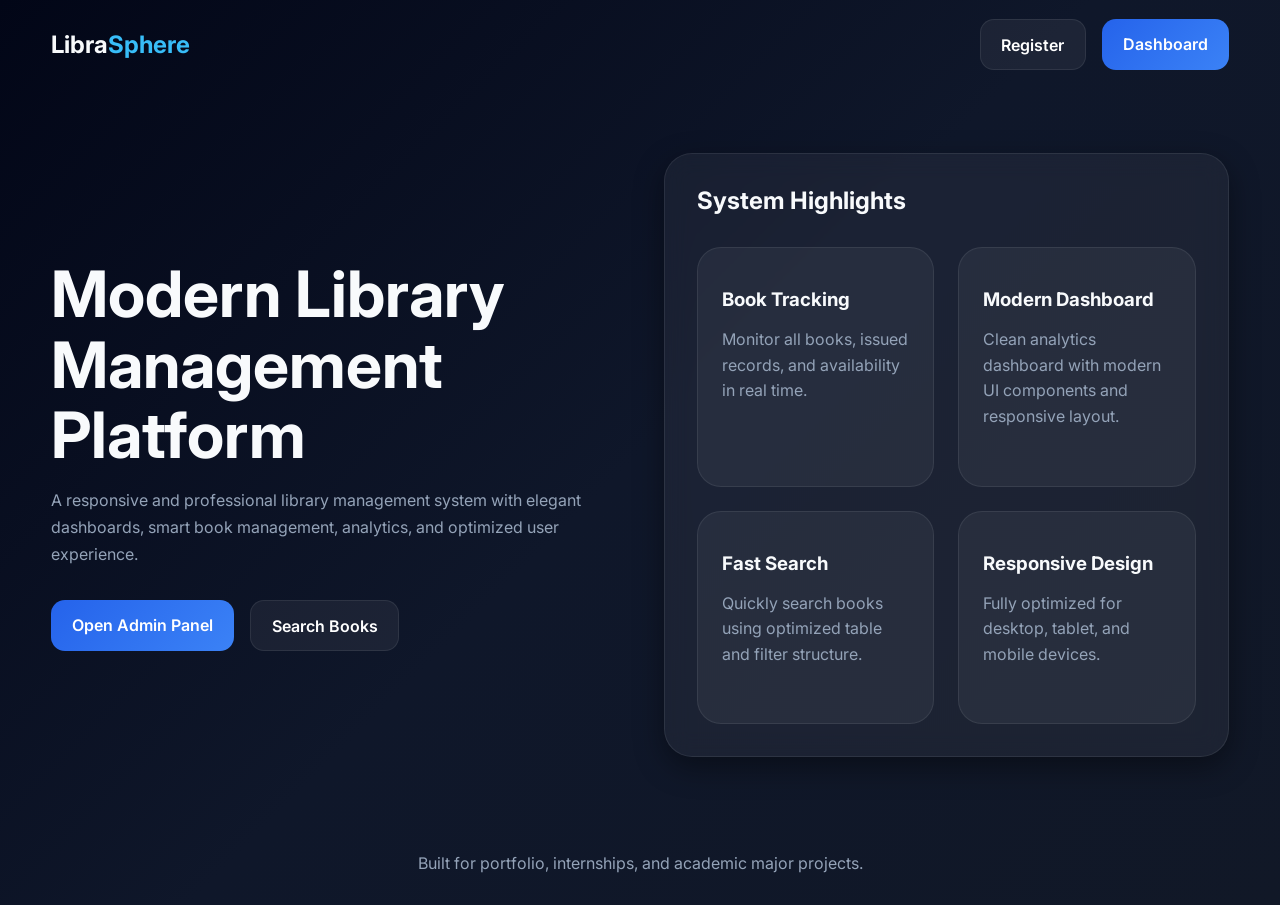
==== ModernLibraryFrontend/index.html @ 7bc46952 "Initial frontend deployment" ====
<!DOCTYPE html>
<html lang="en">
<head>
<meta charset="UTF-8">
<meta name="viewport" content="width=device-width, initial-scale=1.0">
<title>Library Management System</title>
<link rel="stylesheet" href="css/style.css">
</head>
<body>

<div class="container">
    <nav class="navbar">
        <div class="logo">Libra<span>Sphere</span></div>

        <div class="nav-links">
            <a href="pages/register.html" class="btn btn-secondary">Register</a>
            <a href="pages/admin-dashboard.html" class="btn btn-primary">Dashboard</a>
        </div>
    </nav>

    <section class="hero">
        <div>
            <h1>Modern Library Management Platform</h1>
            <p>
                A responsive and professional library management system with elegant dashboards,
                smart book management, analytics, and optimized user experience.
            </p>

            <div class="nav-links">
                <a href="pages/admin-dashboard.html" class="btn btn-primary">Open Admin Panel</a>
                <a href="pages/search-books.html" class="btn btn-secondary">Search Books</a>
            </div>
        </div>

        <div class="hero-card">
            <h2>System Highlights</h2>

            <div class="grid">
                <div class="card">
                    <h3>Book Tracking</h3>
                    <p>Monitor all books, issued records, and availability in real time.</p>
                </div>

                <div class="card">
                    <h3>Modern Dashboard</h3>
                    <p>Clean analytics dashboard with modern UI components and responsive layout.</p>
                </div>

                <div class="card">
                    <h3>Fast Search</h3>
                    <p>Quickly search books using optimized table and filter structure.</p>
                </div>

                <div class="card">
                    <h3>Responsive Design</h3>
                    <p>Fully optimized for desktop, tablet, and mobile devices.</p>
                </div>
            </div>
        </div>
    </section>

    <div class="footer">
        Built for portfolio, internships, and academic major projects.
    </div>
</div>

<script src="js/app.js"></script>
</body>
</html>
---- ModernLibraryFrontend/css/style.css ----
@import url('https://fonts.googleapis.com/css2?family=Inter:wght@300;400;500;600;700&display=swap');

:root{
    --bg:#0f172a;
    --card:#111827;
    --primary:#2563eb;
    --primary-light:#3b82f6;
    --accent:#38bdf8;
    --text:#f8fafc;
    --muted:#94a3b8;
    --border:rgba(255,255,255,0.08);
    --success:#10b981;
    --danger:#ef4444;
}

*{
    margin:0;
    padding:0;
    box-sizing:border-box;
}

body{
    font-family:'Inter',sans-serif;
    background:linear-gradient(135deg,#020617,#0f172a,#111827);
    color:var(--text);
    min-height:100vh;
}

a{
    text-decoration:none;
    color:inherit;
}

.container{
    width:min(1200px,92%);
    margin:auto;
}

.navbar{
    display:flex;
    justify-content:space-between;
    align-items:center;
    padding:1.2rem 0;
}

.logo{
    font-size:1.5rem;
    font-weight:700;
}

.logo span{
    color:var(--accent);
}

.nav-links{
    display:flex;
    gap:1rem;
}

.btn{
    padding:0.9rem 1.3rem;
    border-radius:14px;
    border:none;
    cursor:pointer;
    font-weight:600;
    transition:0.3s ease;
}

.btn-primary{
    background:linear-gradient(135deg,var(--primary),var(--primary-light));
    color:white;
}

.btn-secondary{
    background:rgba(255,255,255,0.06);
    border:1px solid var(--border);
    color:white;
}

.btn:hover{
    transform:translateY(-3px);
}

.hero{
    display:grid;
    grid-template-columns:1fr 1fr;
    align-items:center;
    gap:3rem;
    padding:4rem 0;
}

.hero h1{
    font-size:4rem;
    line-height:1.1;
    margin-bottom:1rem;
}

.hero p{
    color:var(--muted);
    line-height:1.7;
    margin-bottom:2rem;
}

.hero-card{
    background:rgba(255,255,255,0.05);
    border:1px solid var(--border);
    border-radius:28px;
    padding:2rem;
    backdrop-filter:blur(12px);
    box-shadow:0 10px 30px rgba(0,0,0,0.4);
}

.grid{
    display:grid;
    grid-template-columns:repeat(auto-fit,minmax(220px,1fr));
    gap:1.5rem;
    margin-top:2rem;
}

.card{
    background:rgba(255,255,255,0.05);
    border:1px solid var(--border);
    padding:1.5rem;
    border-radius:24px;
    transition:0.3s ease;
}

.card:hover{
    transform:translateY(-6px);
    border-color:rgba(59,130,246,0.5);
}

.card h3{
    margin:1rem 0;
}

.card p{
    color:var(--muted);
    line-height:1.6;
}

.dashboard{
    display:grid;
    grid-template-columns:260px 1fr;
    min-height:100vh;
}

.sidebar{
    background:rgba(255,255,255,0.05);
    border-right:1px solid var(--border);
    padding:2rem 1rem;
    backdrop-filter:blur(12px);
}

.sidebar h2{
    margin-bottom:2rem;
}

.sidebar ul{
    list-style:none;
}

.sidebar li{
    margin:1rem 0;
}

.sidebar a{
    display:block;
    padding:0.9rem 1rem;
    border-radius:14px;
    color:var(--muted);
    transition:0.3s ease;
}

.sidebar a:hover,
.sidebar a.active{
    background:linear-gradient(135deg,var(--primary),var(--primary-light));
    color:white;
}

.main{
    padding:2rem;
}

.topbar{
    display:flex;
    justify-content:space-between;
    align-items:center;
    margin-bottom:2rem;
}

.stats{
    display:grid;
    grid-template-columns:repeat(auto-fit,minmax(220px,1fr));
    gap:1.5rem;
}

.stat-card{
    background:rgba(255,255,255,0.05);
    border:1px solid var(--border);
    padding:1.5rem;
    border-radius:24px;
}

.stat-card h2{
    font-size:2.2rem;
    margin-top:1rem;
}

.table-container{
    margin-top:2rem;
    background:rgba(255,255,255,0.05);
    border:1px solid var(--border);
    border-radius:24px;
    overflow:hidden;
}

table{
    width:100%;
    border-collapse:collapse;
}

th,td{
    padding:1rem;
    text-align:left;
}

th{
    background:rgba(255,255,255,0.05);
}

tr{
    border-bottom:1px solid rgba(255,255,255,0.06);
}

.status{
    padding:0.4rem 0.8rem;
    border-radius:999px;
    font-size:0.85rem;
    font-weight:600;
}

.available{
    background:rgba(16,185,129,0.2);
    color:#6ee7b7;
}

.issued{
    background:rgba(239,68,68,0.2);
    color:#fca5a5;
}

.form-card{
    max-width:500px;
    margin:auto;
    margin-top:4rem;
    background:rgba(255,255,255,0.05);
    border:1px solid var(--border);
    padding:2rem;
    border-radius:28px;
}

.form-group{
    margin-bottom:1.2rem;
}

input{
    width:100%;
    padding:1rem;
    border-radius:14px;
    border:1px solid var(--border);
    background:rgba(255,255,255,0.04);
    color:white;
}

.footer{
    text-align:center;
    padding:2rem 0;
    color:var(--muted);
}

@media(max-width:900px){
    .hero{
        grid-template-columns:1fr;
    }

    .hero h1{
        font-size:2.8rem;
    }

    .dashboard{
        grid-template-columns:1fr;
    }

    .sidebar{
        display:none;
    }
}
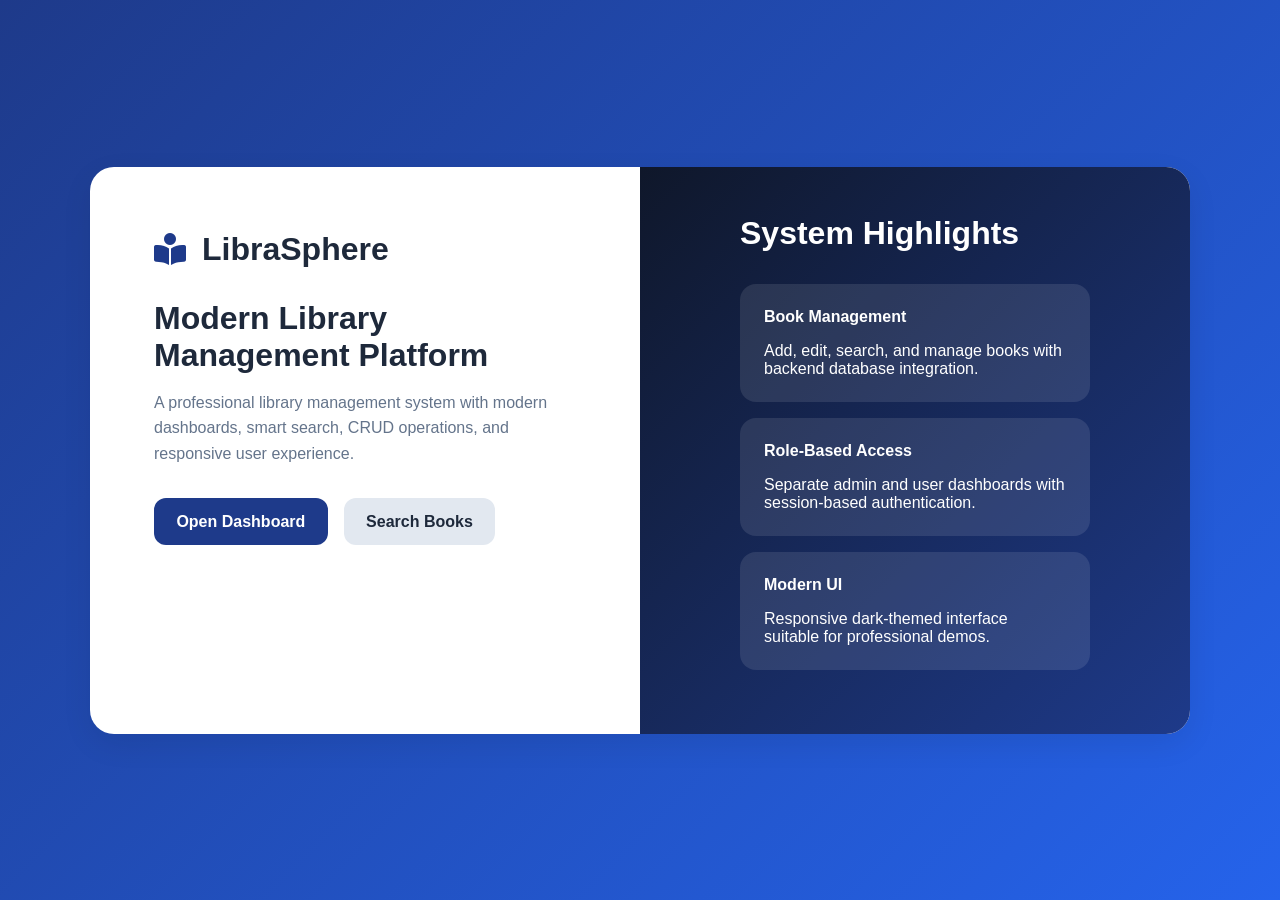
==== commit 76cac917: "Complete frontend library workflow structure" ====
--- a/ModernLibraryFrontend/index.html
+++ b/ModernLibraryFrontend/index.html
@@ -1,70 +1,126 @@
-
 <!DOCTYPE html>
 <html lang="en">
+
 <head>
-<meta charset="UTF-8">
-<meta name="viewport" content="width=device-width, initial-scale=1.0">
-<title>Library Management System</title>
-<link rel="stylesheet" href="css/style.css">
+
+    <meta charset="UTF-8">
+
+    <meta
+        name="viewport"
+        content="width=device-width, initial-scale=1.0"
+    >
+
+    <title>LibraSphere</title>
+
+    <link
+        rel="stylesheet"
+        href="css/style.css"
+    >
+
+    <link
+        rel="stylesheet"
+        href="https://cdnjs.cloudflare.com/ajax/libs/font-awesome/6.5.2/css/all.min.css"
+    >
+
 </head>
-<body>
 
-<div class="container">
-    <nav class="navbar">
-        <div class="logo">Libra<span>Sphere</span></div>
+<body class="login-body">
 
-        <div class="nav-links">
-            <a href="pages/register.html" class="btn btn-secondary">Register</a>
-            <a href="pages/admin-dashboard.html" class="btn btn-primary">Dashboard</a>
-        </div>
-    </nav>
+    <div class="login-container">
 
-    <section class="hero">
-        <div>
-            <h1>Modern Library Management Platform</h1>
-            <p>
-                A responsive and professional library management system with elegant dashboards,
-                smart book management, analytics, and optimized user experience.
+        <!-- LEFT -->
+
+        <div class="login-left">
+
+            <div class="brand">
+
+                <i class="fa-solid fa-book-open-reader"></i>
+
+                <h1>LibraSphere</h1>
+
+            </div>
+
+            <h2>
+                Modern Library Management Platform
+            </h2>
+
+            <p class="subtitle">
+
+                A professional library management system with
+                modern dashboards, smart search, CRUD operations,
+                and responsive user experience.
+
             </p>
 
-            <div class="nav-links">
-                <a href="pages/admin-dashboard.html" class="btn btn-primary">Open Admin Panel</a>
-                <a href="pages/search-books.html" class="btn btn-secondary">Search Books</a>
+            <div class="topbar-actions" style="margin-top:2rem;">
+
+                <a
+                    href="pages/login.html"
+                    class="btn btn-primary"
+                    style="text-decoration:none;"
+                >
+                    Open Dashboard
+                </a>
+
+                <a
+                    href="pages/search-books.html"
+                    class="btn btn-secondary"
+                    style="text-decoration:none;"
+                >
+                    Search Books
+                </a>
+
             </div>
+
         </div>
 
-        <div class="hero-card">
-            <h2>System Highlights</h2>
+        <!-- RIGHT -->
 
-            <div class="grid">
-                <div class="card">
-                    <h3>Book Tracking</h3>
-                    <p>Monitor all books, issued records, and availability in real time.</p>
+        <div class="login-right">
+
+            <div class="demo-card">
+
+                <h3>System Highlights</h3>
+
+                <div class="credential-box">
+
+                    <h4>Book Management</h4>
+
+                    <p>
+                        Add, edit, search, and manage books
+                        with backend database integration.
+                    </p>
+
                 </div>
 
-                <div class="card">
-                    <h3>Modern Dashboard</h3>
-                    <p>Clean analytics dashboard with modern UI components and responsive layout.</p>
+                <div class="credential-box">
+
+                    <h4>Role-Based Access</h4>
+
+                    <p>
+                        Separate admin and user dashboards
+                        with session-based authentication.
+                    </p>
+
                 </div>
 
-                <div class="card">
-                    <h3>Fast Search</h3>
-                    <p>Quickly search books using optimized table and filter structure.</p>
+                <div class="credential-box">
+
+                    <h4>Modern UI</h4>
+
+                    <p>
+                        Responsive dark-themed interface
+                        suitable for professional demos.
+                    </p>
+
                 </div>
 
-                <div class="card">
-                    <h3>Responsive Design</h3>
-                    <p>Fully optimized for desktop, tablet, and mobile devices.</p>
-                </div>
             </div>
+
         </div>
-    </section>
 
-    <div class="footer">
-        Built for portfolio, internships, and academic major projects.
     </div>
-</div>
 
-<script src="js/app.js"></script>
 </body>
-</html>
+
+</html>
--- a/ModernLibraryFrontend/css/style.css
+++ b/ModernLibraryFrontend/css/style.css
@@ -1,299 +1,877 @@
-
-@import url('https://fonts.googleapis.com/css2?family=Inter:wght@300;400;500;600;700&display=swap');
-
-:root{
-    --bg:#0f172a;
-    --card:#111827;
-    --primary:#2563eb;
-    --primary-light:#3b82f6;
-    --accent:#38bdf8;
-    --text:#f8fafc;
-    --muted:#94a3b8;
-    --border:rgba(255,255,255,0.08);
-    --success:#10b981;
-    --danger:#ef4444;
-}
-
-*{
-    margin:0;
-    padding:0;
-    box-sizing:border-box;
-}
-
-body{
-    font-family:'Inter',sans-serif;
-    background:linear-gradient(135deg,#020617,#0f172a,#111827);
-    color:var(--text);
-    min-height:100vh;
-}
-
-a{
-    text-decoration:none;
-    color:inherit;
-}
-
-.container{
-    width:min(1200px,92%);
-    margin:auto;
-}
-
-.navbar{
-    display:flex;
-    justify-content:space-between;
-    align-items:center;
-    padding:1.2rem 0;
-}
-
-.logo{
-    font-size:1.5rem;
-    font-weight:700;
-}
-
-.logo span{
-    color:var(--accent);
-}
-
-.nav-links{
-    display:flex;
-    gap:1rem;
-}
-
-.btn{
-    padding:0.9rem 1.3rem;
-    border-radius:14px;
-    border:none;
-    cursor:pointer;
-    font-weight:600;
-    transition:0.3s ease;
-}
-
-.btn-primary{
-    background:linear-gradient(135deg,var(--primary),var(--primary-light));
-    color:white;
-}
-
-.btn-secondary{
-    background:rgba(255,255,255,0.06);
-    border:1px solid var(--border);
-    color:white;
-}
-
-.btn:hover{
-    transform:translateY(-3px);
-}
-
-.hero{
-    display:grid;
-    grid-template-columns:1fr 1fr;
-    align-items:center;
-    gap:3rem;
-    padding:4rem 0;
-}
-
-.hero h1{
-    font-size:4rem;
-    line-height:1.1;
-    margin-bottom:1rem;
-}
-
-.hero p{
-    color:var(--muted);
-    line-height:1.7;
-    margin-bottom:2rem;
-}
-
-.hero-card{
-    background:rgba(255,255,255,0.05);
-    border:1px solid var(--border);
-    border-radius:28px;
-    padding:2rem;
-    backdrop-filter:blur(12px);
-    box-shadow:0 10px 30px rgba(0,0,0,0.4);
-}
-
-.grid{
-    display:grid;
-    grid-template-columns:repeat(auto-fit,minmax(220px,1fr));
-    gap:1.5rem;
-    margin-top:2rem;
-}
-
-.card{
-    background:rgba(255,255,255,0.05);
-    border:1px solid var(--border);
-    padding:1.5rem;
-    border-radius:24px;
-    transition:0.3s ease;
-}
-
-.card:hover{
-    transform:translateY(-6px);
-    border-color:rgba(59,130,246,0.5);
-}
-
-.card h3{
-    margin:1rem 0;
-}
-
-.card p{
-    color:var(--muted);
-    line-height:1.6;
-}
-
-.dashboard{
-    display:grid;
-    grid-template-columns:260px 1fr;
-    min-height:100vh;
-}
-
-.sidebar{
-    background:rgba(255,255,255,0.05);
-    border-right:1px solid var(--border);
-    padding:2rem 1rem;
-    backdrop-filter:blur(12px);
-}
-
-.sidebar h2{
-    margin-bottom:2rem;
-}
-
-.sidebar ul{
-    list-style:none;
-}
-
-.sidebar li{
-    margin:1rem 0;
-}
-
-.sidebar a{
-    display:block;
-    padding:0.9rem 1rem;
-    border-radius:14px;
-    color:var(--muted);
-    transition:0.3s ease;
-}
-
-.sidebar a:hover,
-.sidebar a.active{
-    background:linear-gradient(135deg,var(--primary),var(--primary-light));
-    color:white;
-}
-
-.main{
-    padding:2rem;
-}
-
-.topbar{
-    display:flex;
-    justify-content:space-between;
-    align-items:center;
-    margin-bottom:2rem;
-}
-
-.stats{
-    display:grid;
-    grid-template-columns:repeat(auto-fit,minmax(220px,1fr));
-    gap:1.5rem;
-}
-
-.stat-card{
-    background:rgba(255,255,255,0.05);
-    border:1px solid var(--border);
-    padding:1.5rem;
-    border-radius:24px;
-}
-
-.stat-card h2{
-    font-size:2.2rem;
-    margin-top:1rem;
-}
-
-.table-container{
-    margin-top:2rem;
-    background:rgba(255,255,255,0.05);
-    border:1px solid var(--border);
-    border-radius:24px;
-    overflow:hidden;
-}
-
-table{
-    width:100%;
-    border-collapse:collapse;
-}
-
-th,td{
-    padding:1rem;
-    text-align:left;
-}
-
-th{
-    background:rgba(255,255,255,0.05);
-}
-
-tr{
-    border-bottom:1px solid rgba(255,255,255,0.06);
-}
-
-.status{
-    padding:0.4rem 0.8rem;
-    border-radius:999px;
-    font-size:0.85rem;
-    font-weight:600;
-}
-
-.available{
-    background:rgba(16,185,129,0.2);
-    color:#6ee7b7;
-}
-
-.issued{
-    background:rgba(239,68,68,0.2);
-    color:#fca5a5;
-}
-
-.form-card{
-    max-width:500px;
-    margin:auto;
-    margin-top:4rem;
-    background:rgba(255,255,255,0.05);
-    border:1px solid var(--border);
-    padding:2rem;
-    border-radius:28px;
-}
-
-.form-group{
-    margin-bottom:1.2rem;
-}
-
-input{
-    width:100%;
-    padding:1rem;
-    border-radius:14px;
-    border:1px solid var(--border);
-    background:rgba(255,255,255,0.04);
-    color:white;
-}
-
-.footer{
-    text-align:center;
-    padding:2rem 0;
-    color:var(--muted);
-}
-
-@media(max-width:900px){
-    .hero{
-        grid-template-columns:1fr;
-    }
-
-    .hero h1{
-        font-size:2.8rem;
-    }
-
-    .dashboard{
-        grid-template-columns:1fr;
-    }
-
-    .sidebar{
-        display:none;
-    }
-}
+/* =========================
+   GLOBAL STYLES
+========================= */
+
+* {
+    margin: 0;
+    padding: 0;
+    box-sizing: border-box;
+}
+
+:root {
+
+    --primary: #1e3a8a;
+    --primary-light: #2563eb;
+
+    --dark: #0f172a;
+    --gray: #e5e7eb;
+    --light: #f8fafc;
+
+    --white: #ffffff;
+
+    --success: #22c55e;
+    --danger: #ef4444;
+    --warning: #f59e0b;
+
+    --text: #1e293b;
+    --muted: #64748b;
+
+    --shadow:
+        0 10px 30px rgba(0, 0, 0, 0.08);
+
+    --radius: 16px;
+}
+
+body {
+    font-family: Arial, Helvetica, sans-serif;
+    background: var(--light);
+    color: var(--text);
+}
+
+/* =========================
+   LOGIN PAGE
+========================= */
+
+.login-body {
+
+    min-height: 100vh;
+
+    background:
+        linear-gradient(
+            135deg,
+            #1e3a8a,
+            #2563eb
+        );
+
+    display: flex;
+    justify-content: center;
+    align-items: center;
+
+    padding: 2rem;
+}
+
+.login-container {
+
+    width: 100%;
+    max-width: 1100px;
+
+    background: white;
+
+    border-radius: 24px;
+
+    overflow: hidden;
+
+    display: grid;
+    grid-template-columns: 1fr 1fr;
+
+    box-shadow: var(--shadow);
+}
+
+.login-left {
+
+    padding: 4rem;
+}
+
+.brand {
+
+    display: flex;
+    align-items: center;
+    gap: 1rem;
+
+    margin-bottom: 2rem;
+}
+
+.brand i {
+
+    font-size: 2rem;
+    color: var(--primary);
+}
+
+.brand h1 {
+
+    font-size: 2rem;
+}
+
+.login-left h2 {
+
+    font-size: 2rem;
+    margin-bottom: 1rem;
+}
+
+.subtitle {
+
+    color: var(--muted);
+    margin-bottom: 2rem;
+
+    line-height: 1.6;
+}
+
+.login-form {
+
+    display: flex;
+    flex-direction: column;
+    gap: 1.5rem;
+}
+
+.input-group {
+
+    display: flex;
+    flex-direction: column;
+    gap: 0.5rem;
+}
+
+.input-group label {
+
+    font-weight: 600;
+}
+
+.input-group input,
+.input-group select {
+
+    padding: 1rem;
+
+    border: 1px solid var(--gray);
+
+    border-radius: 12px;
+
+    font-size: 1rem;
+
+    outline: none;
+
+    transition: 0.3s;
+}
+
+.input-group input:focus,
+.input-group select:focus {
+
+    border-color: var(--primary-light);
+}
+
+.password-box {
+
+    position: relative;
+}
+
+.toggle-password {
+
+    position: absolute;
+
+    top: 50%;
+    right: 15px;
+
+    transform: translateY(-50%);
+
+    border: none;
+    background: none;
+
+    cursor: pointer;
+
+    color: var(--muted);
+}
+
+.login-btn {
+
+    padding: 1rem;
+
+    border: none;
+
+    background: var(--primary);
+
+    color: white;
+
+    border-radius: 12px;
+
+    font-size: 1rem;
+    font-weight: bold;
+
+    cursor: pointer;
+
+    transition: 0.3s;
+}
+
+.login-btn:hover {
+
+    background: var(--primary-light);
+}
+
+.login-right {
+
+    background:
+        linear-gradient(
+            135deg,
+            #0f172a,
+            #1e3a8a
+        );
+
+    color: white;
+
+    display: flex;
+    justify-content: center;
+    align-items: center;
+
+    padding: 3rem;
+}
+
+.demo-card {
+
+    width: 100%;
+    max-width: 350px;
+}
+
+.demo-card h3 {
+
+    margin-bottom: 2rem;
+    font-size: 2rem;
+}
+
+.credential-box {
+
+    background: rgba(255,255,255,0.1);
+
+    padding: 1.5rem;
+
+    border-radius: 16px;
+
+    margin-bottom: 1rem;
+}
+
+.credential-box h4 {
+
+    margin-bottom: 1rem;
+}
+
+/* =========================
+   DASHBOARD
+========================= */
+
+.dashboard {
+
+    display: flex;
+    min-height: 100vh;
+}
+
+/* SIDEBAR */
+
+.sidebar {
+
+    width: 260px;
+
+    background: var(--dark);
+
+    color: white;
+
+    padding: 2rem 1.5rem;
+}
+
+.sidebar h2 {
+
+    margin-bottom: 2rem;
+    font-size: 2rem;
+}
+
+.sidebar ul {
+
+    list-style: none;
+}
+
+.sidebar ul li {
+
+    margin-bottom: 1rem;
+}
+
+.sidebar ul li a {
+
+    display: block;
+
+    padding: 1rem;
+
+    border-radius: 12px;
+
+    text-decoration: none;
+
+    color: white;
+
+    transition: 0.3s;
+}
+
+.sidebar ul li a:hover,
+.sidebar ul li a.active {
+
+    background: var(--primary-light);
+}
+
+/* MAIN CONTENT */
+
+.main {
+
+    flex: 1;
+
+    padding: 2rem;
+}
+
+/* TOPBAR */
+
+.topbar {
+
+    display: flex;
+    justify-content: space-between;
+    align-items: center;
+
+    margin-bottom: 2rem;
+}
+
+.welcome-text {
+
+    color: var(--muted);
+    margin-top: 0.5rem;
+}
+
+.topbar-actions {
+
+    display: flex;
+    gap: 1rem;
+}
+
+/* BUTTONS */
+
+.btn {
+
+    border: none;
+
+    padding: 0.9rem 1.4rem;
+
+    border-radius: 12px;
+
+    cursor: pointer;
+
+    font-weight: 600;
+
+    transition: 0.3s;
+}
+
+.btn-primary {
+
+    background: var(--primary);
+    color: white;
+}
+
+.btn-primary:hover {
+
+    background: var(--primary-light);
+}
+
+.btn-danger {
+
+    background: var(--danger);
+    color: white;
+}
+
+/* STATS */
+
+.stats {
+
+    display: grid;
+
+    grid-template-columns:
+        repeat(auto-fit, minmax(220px, 1fr));
+
+    gap: 1.5rem;
+
+    margin-bottom: 2rem;
+}
+
+.stat-card {
+
+    background: white;
+
+    padding: 2rem;
+
+    border-radius: var(--radius);
+
+    box-shadow: var(--shadow);
+}
+
+.stat-card p {
+
+    color: var(--muted);
+    margin-bottom: 1rem;
+}
+
+.stat-card h2 {
+
+    font-size: 2rem;
+}
+
+/* TABLE */
+
+.table-container {
+
+    background: white;
+
+    border-radius: var(--radius);
+
+    padding: 1.5rem;
+
+    overflow-x: auto;
+
+    box-shadow: var(--shadow);
+}
+
+table {
+
+    width: 100%;
+    border-collapse: collapse;
+}
+
+thead {
+
+    background: var(--primary);
+    color: white;
+}
+
+th,
+td {
+
+    padding: 1rem;
+    text-align: left;
+}
+
+tbody tr {
+
+    border-bottom: 1px solid var(--gray);
+}
+
+tbody tr:hover {
+
+    background: #f1f5f9;
+}
+
+/* STATUS */
+
+.status {
+
+    padding: 0.5rem 1rem;
+
+    border-radius: 999px;
+
+    font-size: 0.85rem;
+    font-weight: bold;
+}
+
+.available {
+
+    background: #dcfce7;
+    color: #166534;
+}
+
+.issued {
+
+    background: #fee2e2;
+    color: #991b1b;
+}
+
+/* =========================
+   RESPONSIVE
+========================= */
+
+@media (max-width: 900px) {
+
+    .login-container {
+
+        grid-template-columns: 1fr;
+    }
+
+    .login-right {
+
+        display: none;
+    }
+
+    .dashboard {
+
+        flex-direction: column;
+    }
+
+    .sidebar {
+
+        width: 100%;
+    }
+
+    .topbar {
+
+        flex-direction: column;
+        align-items: flex-start;
+        gap: 1rem;
+    }
+}
+
+@media (max-width: 600px) {
+
+    .main {
+
+        padding: 1rem;
+    }
+
+    .login-left {
+
+        padding: 2rem;
+    }
+
+    .stats {
+
+        grid-template-columns: 1fr;
+    }
+}
+/* =========================
+   MANAGE BOOKS
+========================= */
+
+.search-bar-container {
+
+    margin-bottom: 2rem;
+}
+
+.search-bar-container input {
+
+    width: 100%;
+
+    padding: 1rem 1.2rem;
+
+    border: 1px solid var(--gray);
+
+    border-radius: 14px;
+
+    font-size: 1rem;
+
+    outline: none;
+
+    background: white;
+
+    transition: 0.3s;
+}
+
+.search-bar-container input:focus {
+
+    border-color: var(--primary-light);
+
+    box-shadow:
+        0 0 0 4px rgba(37, 99, 235, 0.1);
+}
+
+/* FORM CARD */
+
+.form-card {
+
+    background: white;
+
+    padding: 2rem;
+
+    border-radius: var(--radius);
+
+    box-shadow: var(--shadow);
+
+    margin-bottom: 2rem;
+}
+
+.form-header {
+
+    margin-bottom: 1.5rem;
+}
+
+.form-grid {
+
+    display: grid;
+
+    grid-template-columns:
+        repeat(auto-fit, minmax(250px, 1fr));
+
+    gap: 1.5rem;
+}
+
+.form-group {
+
+    display: flex;
+    flex-direction: column;
+}
+
+.form-group label {
+
+    margin-bottom: 0.5rem;
+
+    font-weight: 600;
+}
+
+.form-group input {
+
+    padding: 1rem;
+
+    border: 1px solid var(--gray);
+
+    border-radius: 12px;
+
+    outline: none;
+
+    font-size: 1rem;
+
+    transition: 0.3s;
+}
+
+.form-group input:focus {
+
+    border-color: var(--primary-light);
+
+    box-shadow:
+        0 0 0 4px rgba(37, 99, 235, 0.1);
+}
+
+.form-actions {
+
+    margin-top: 2rem;
+
+    display: flex;
+    gap: 1rem;
+}
+
+/* TABLE CARD */
+
+.table-card {
+
+    background: white;
+
+    border-radius: var(--radius);
+
+    padding: 2rem;
+
+    box-shadow: var(--shadow);
+}
+
+.table-header {
+
+    display: flex;
+
+    justify-content: space-between;
+    align-items: center;
+
+    margin-bottom: 1.5rem;
+}
+
+.table-header span {
+
+    color: var(--muted);
+
+    font-weight: 600;
+}
+
+/* ACTION BUTTONS */
+
+.action-buttons {
+
+    display: flex;
+    gap: 0.7rem;
+}
+
+/* LOADING */
+
+.loading-state {
+
+    text-align: center;
+
+    padding: 2rem;
+
+    color: var(--muted);
+
+    font-size: 1rem;
+}
+
+/* EMPTY STATE */
+
+.empty-state {
+
+    display: flex;
+
+    flex-direction: column;
+
+    align-items: center;
+    justify-content: center;
+
+    padding: 3rem;
+
+    color: var(--muted);
+
+    text-align: center;
+}
+
+.empty-state i {
+
+    font-size: 3rem;
+
+    margin-bottom: 1rem;
+
+    color: var(--primary-light);
+}
+
+/* TABLE IMPROVEMENTS */
+
+.table-container {
+
+    overflow-x: auto;
+}
+
+tbody tr td {
+
+    vertical-align: middle;
+}
+
+/* SECONDARY BUTTON */
+
+.btn-secondary {
+
+    background: #e2e8f0;
+
+    color: var(--text);
+}
+
+.btn-secondary:hover {
+
+    background: #cbd5e1;
+}
+
+/* RESPONSIVE */
+
+@media (max-width: 768px) {
+
+    .form-grid {
+
+        grid-template-columns: 1fr;
+    }
+
+    .table-header {
+
+        flex-direction: column;
+
+        align-items: flex-start;
+
+        gap: 0.5rem;
+    }
+
+    .action-buttons {
+
+        flex-direction: column;
+    }
+
+    .form-actions {
+
+        flex-direction: column;
+    }
+}
+/* =========================
+   FINAL POLISH
+========================= */
+
+html {
+    scroll-behavior: smooth;
+}
+
+body {
+    animation: fadeIn 0.4s ease;
+}
+
+@keyframes fadeIn {
+
+    from {
+        opacity: 0;
+        transform: translateY(8px);
+    }
+
+    to {
+        opacity: 1;
+        transform: translateY(0);
+    }
+}
+
+/* BUTTONS */
+
+.btn,
+.login-btn {
+
+    display: inline-flex;
+    align-items: center;
+    justify-content: center;
+    gap: 0.5rem;
+
+    transition:
+        transform 0.2s ease,
+        opacity 0.2s ease;
+}
+
+.btn:hover,
+.login-btn:hover {
+
+    transform: translateY(-2px);
+}
+
+/* CARDS */
+
+.stat-card,
+.form-card,
+.table-card,
+.login-container {
+
+    transition:
+        transform 0.3s ease,
+        box-shadow 0.3s ease;
+}
+
+.stat-card:hover,
+.form-card:hover,
+.table-card:hover {
+
+    transform: translateY(-3px);
+
+    box-shadow:
+        0 15px 40px rgba(0,0,0,0.12);
+}
+
+/* TABLE */
+
+tbody tr {
+
+    transition: 0.2s ease;
+}
+
+/* SCROLLBAR */
+
+::-webkit-scrollbar {
+
+    width: 10px;
+}
+
+::-webkit-scrollbar-track {
+
+    background: #f1f5f9;
+}
+
+::-webkit-scrollbar-thumb {
+
+    background: #94a3b8;
+
+    border-radius: 999px;
+}
+
+/* MOBILE TABLE FIX */
+
+@media (max-width: 768px) {
+
+    table {
+        min-width: 700px;
+    }
+}
